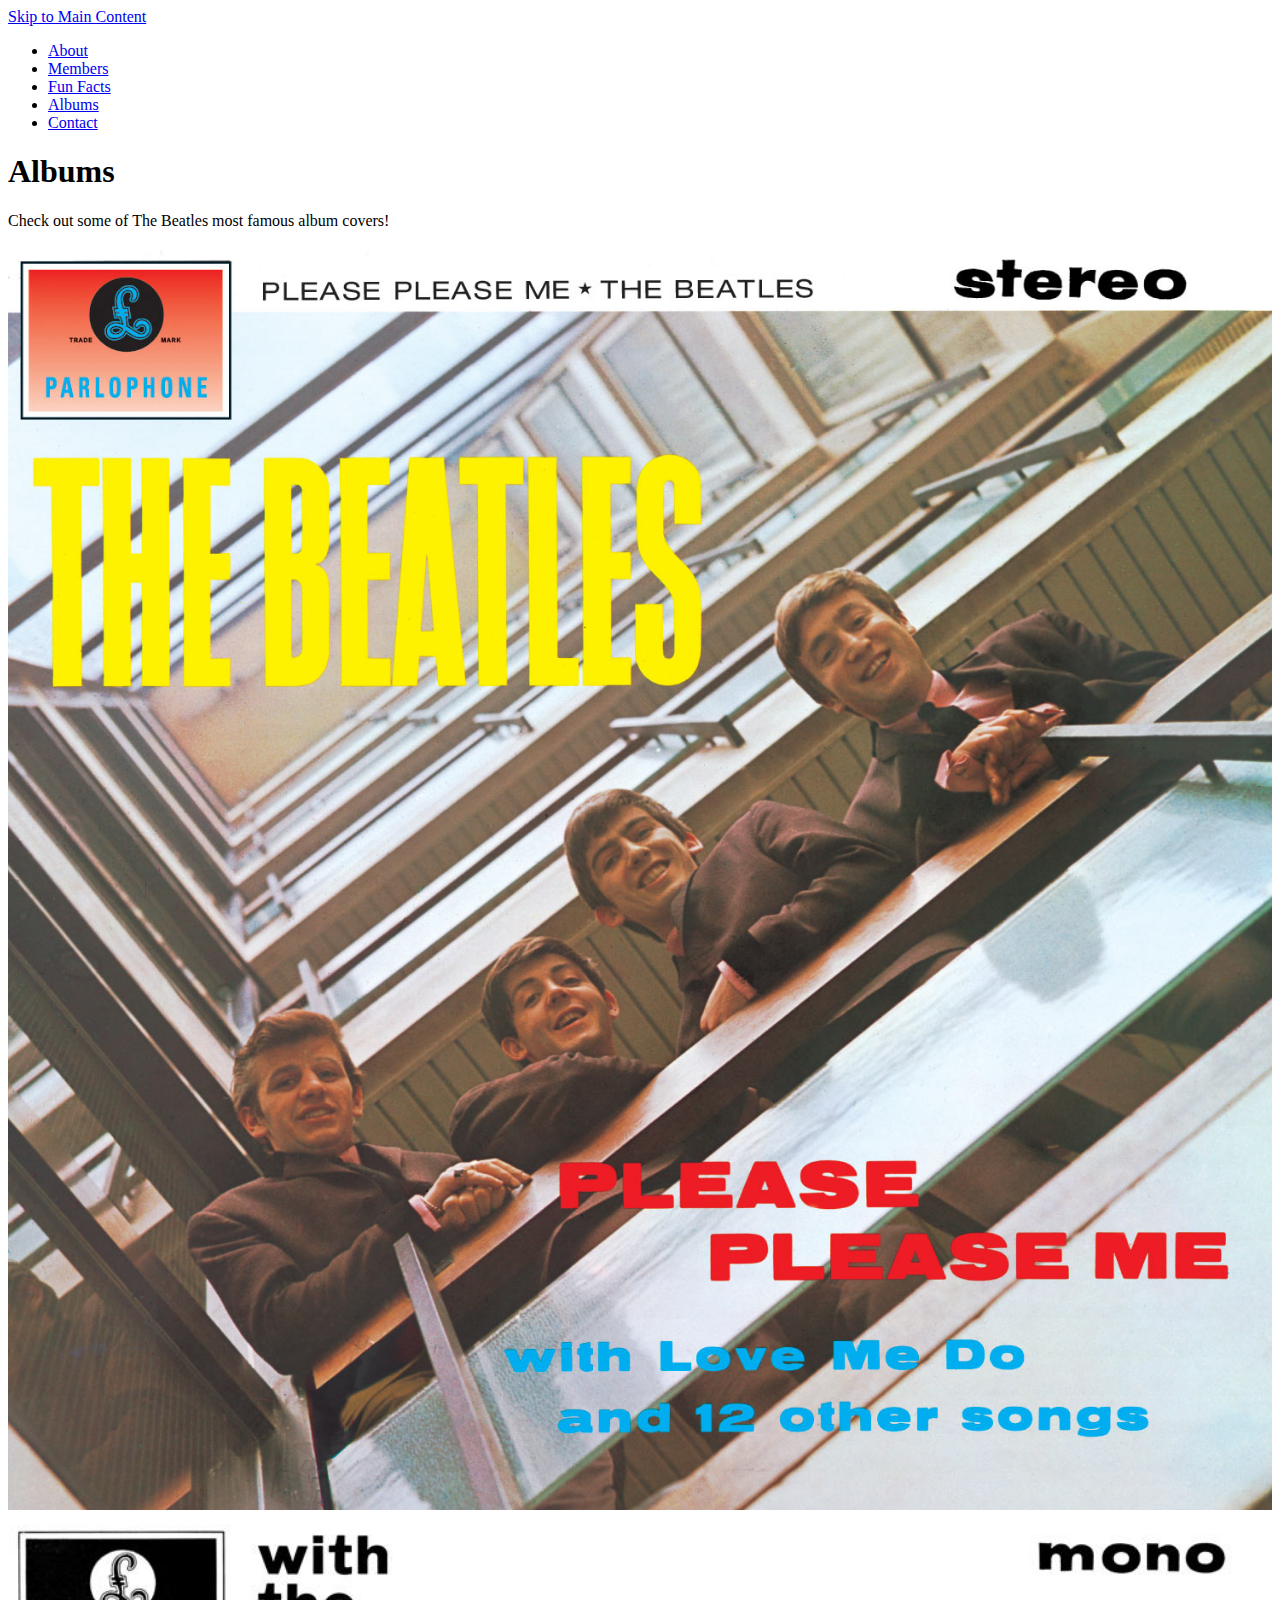
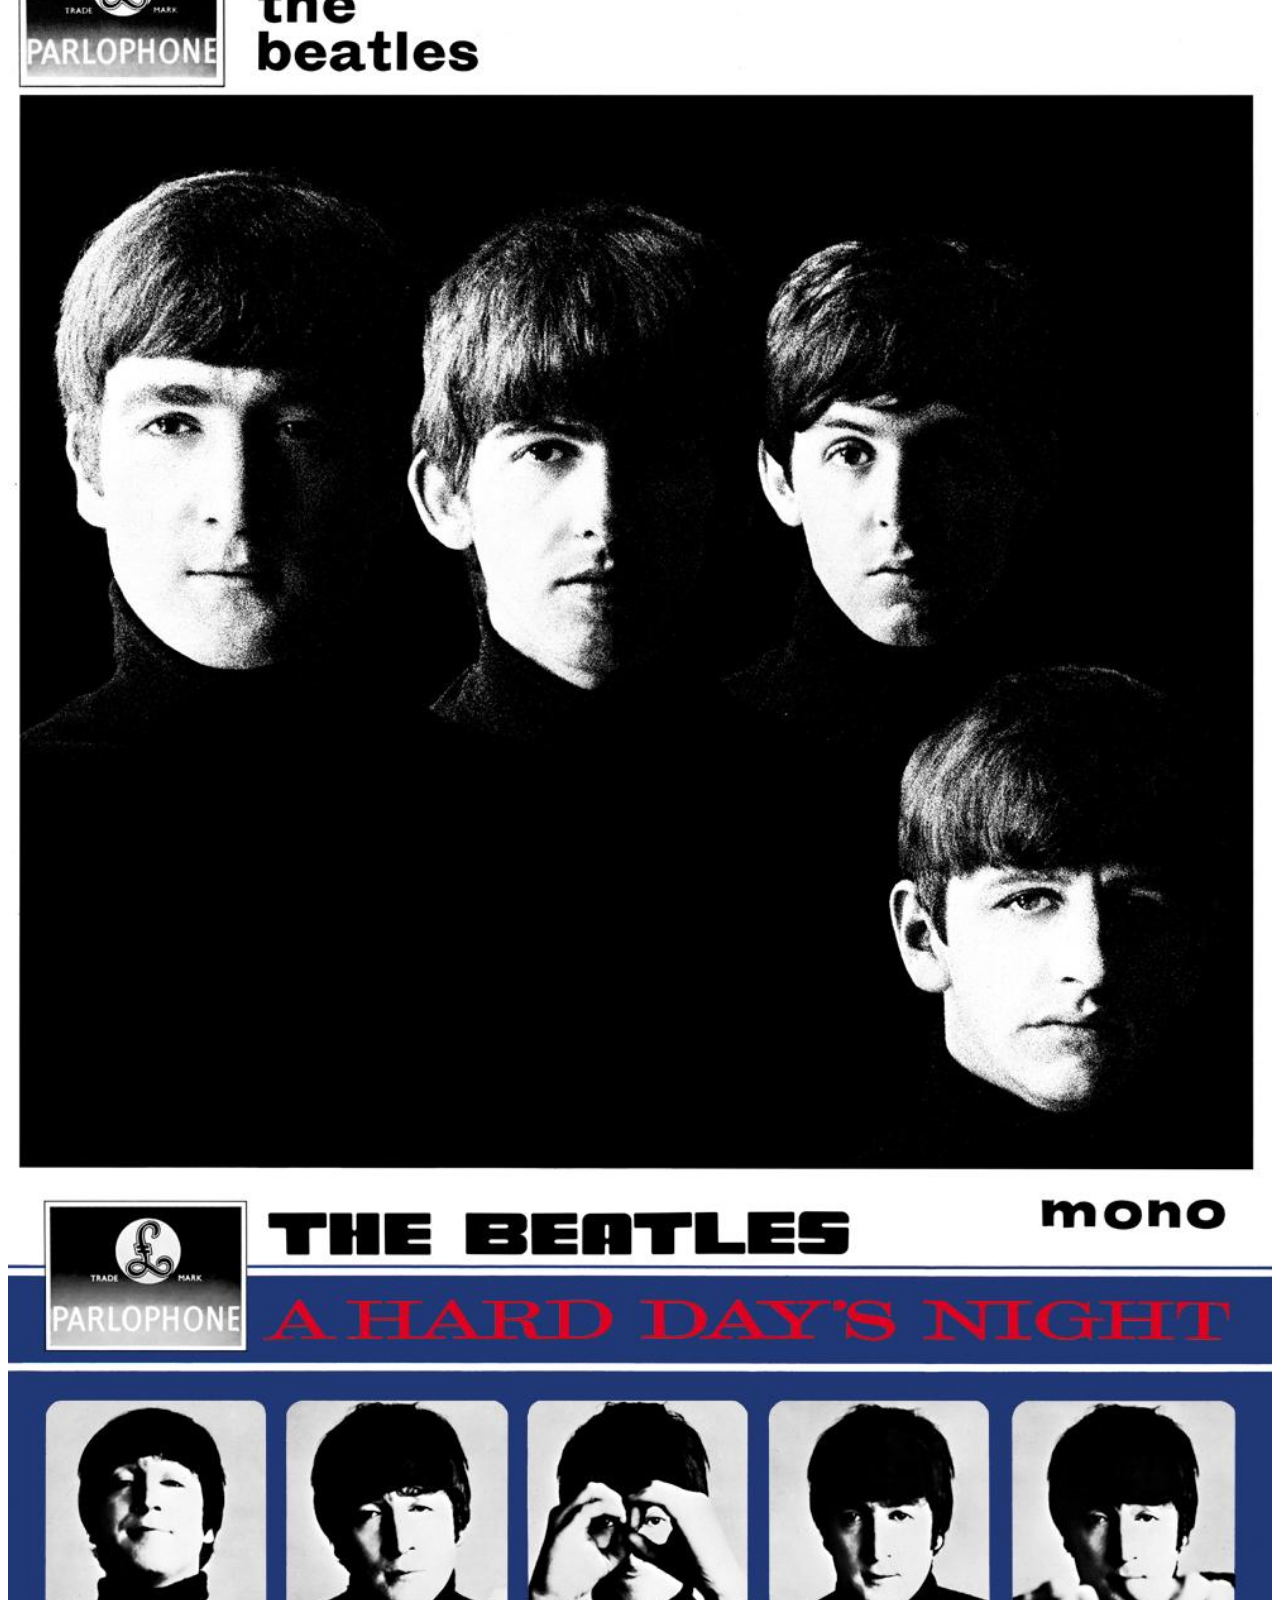
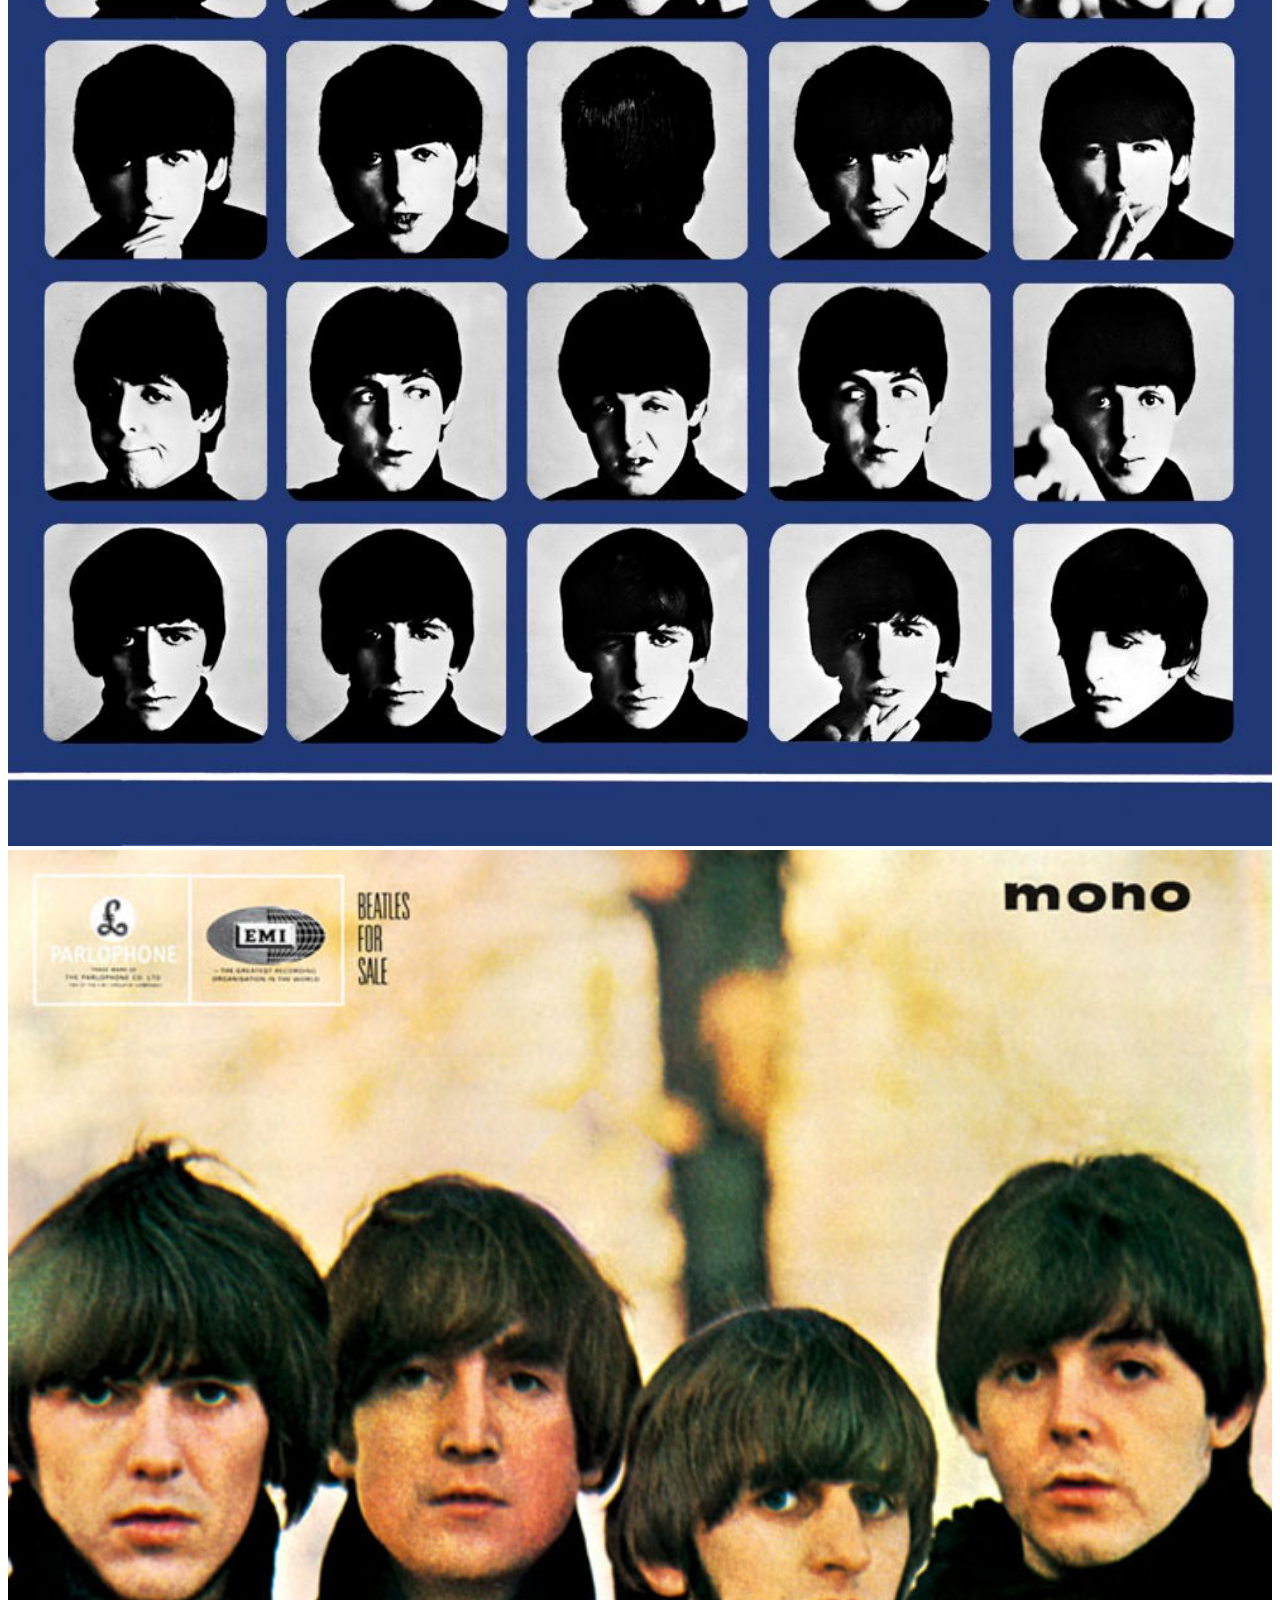
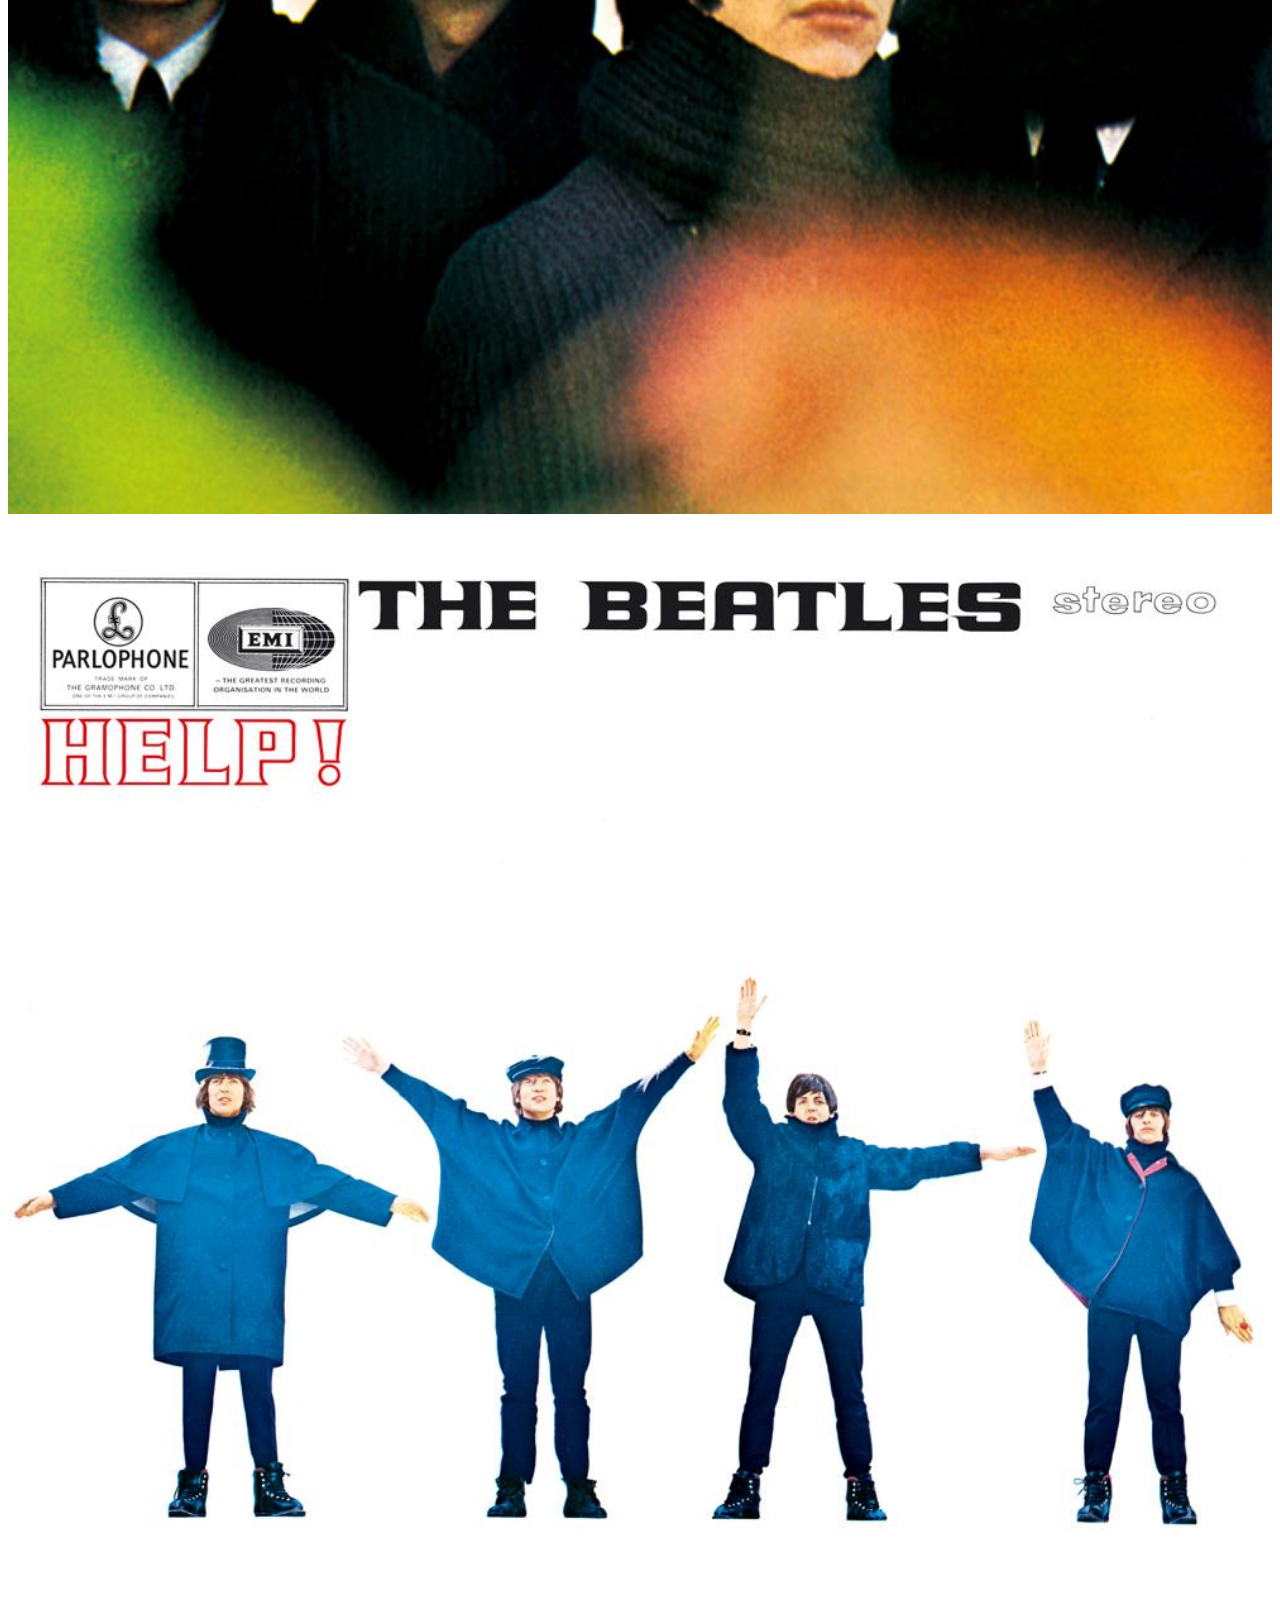
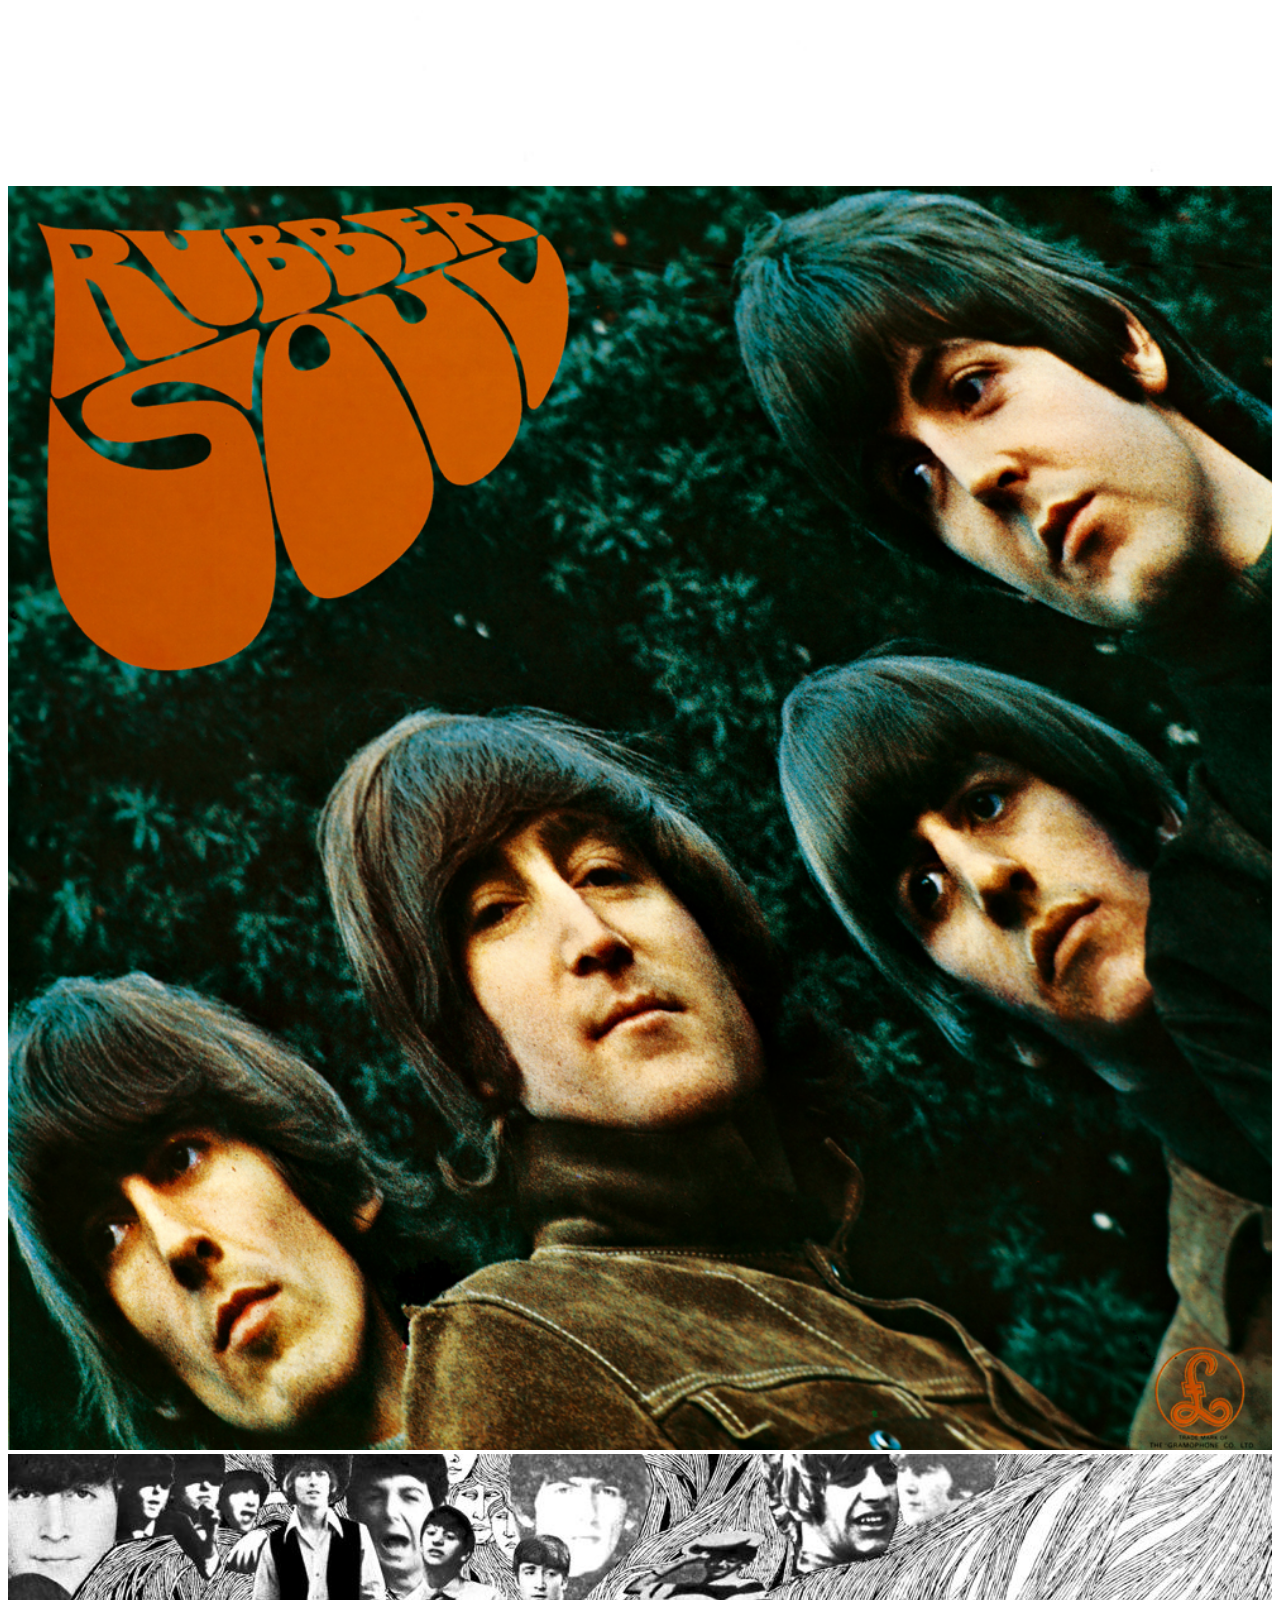
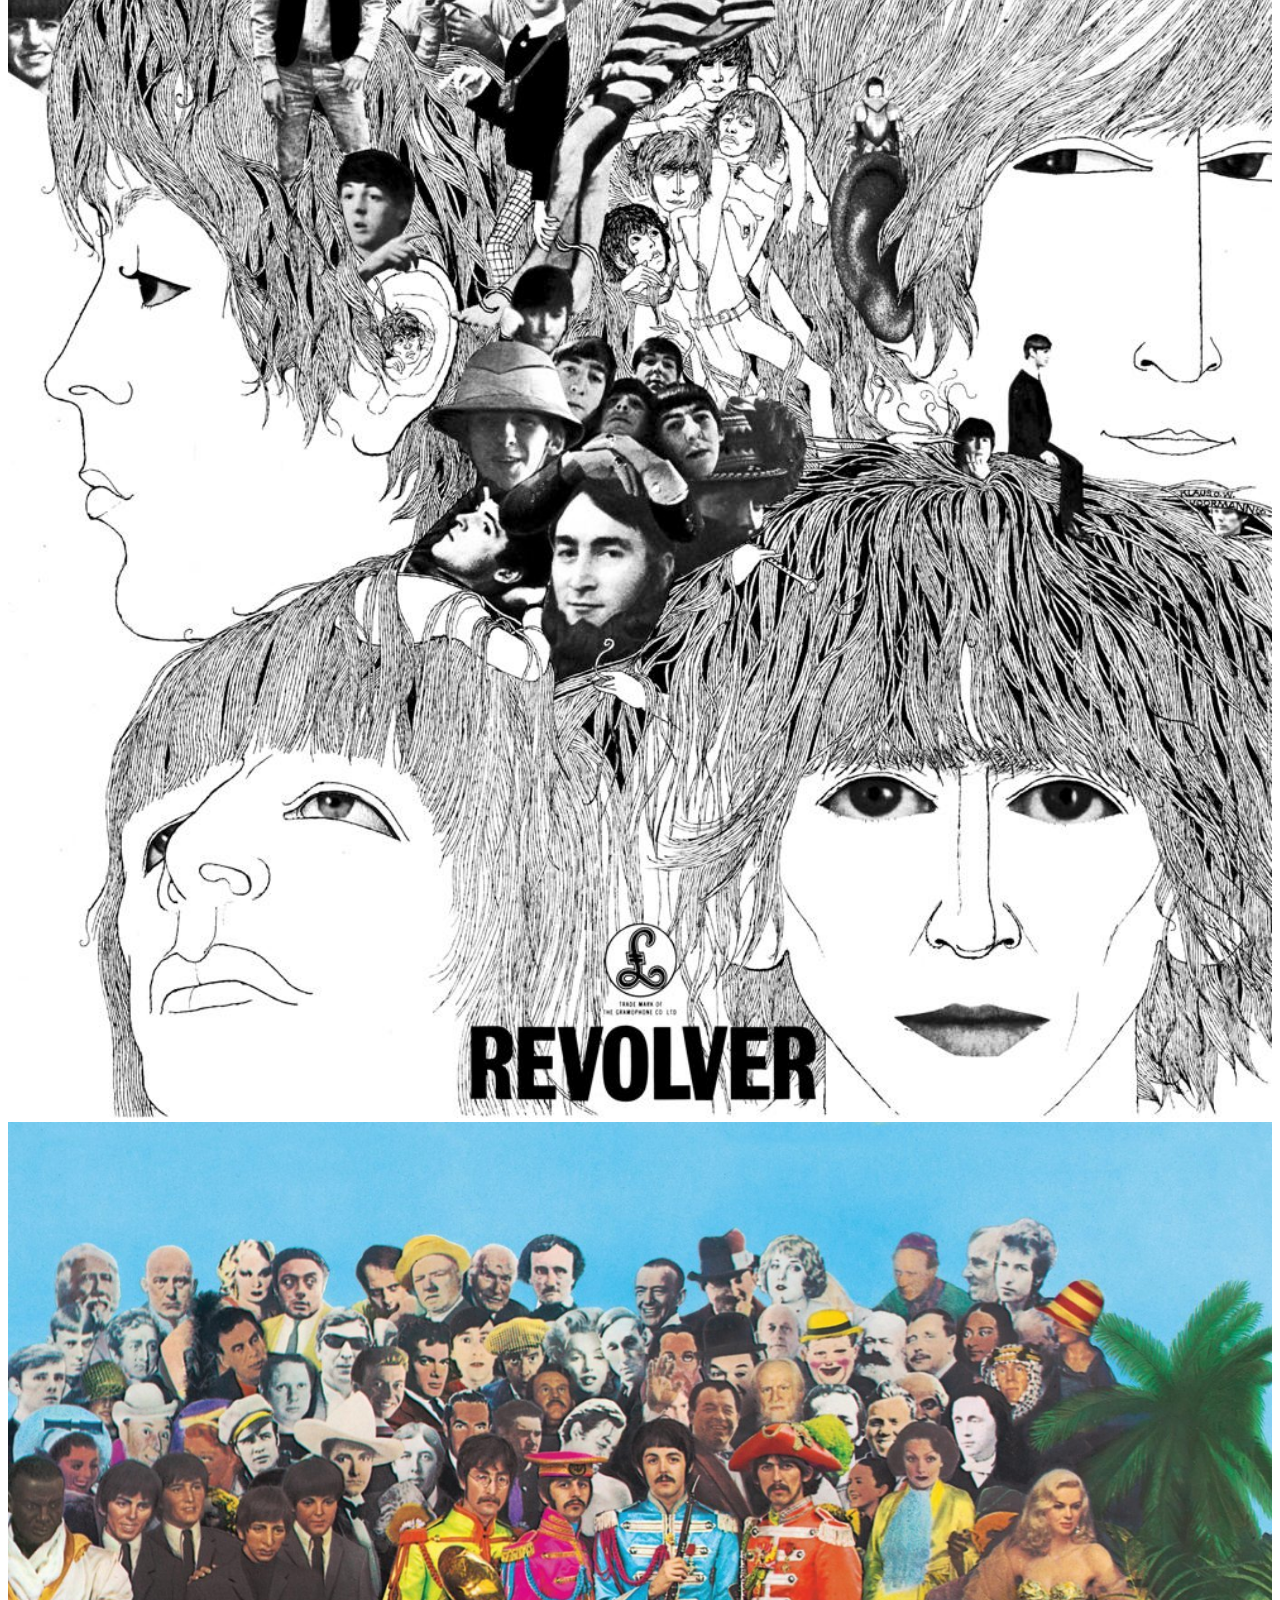
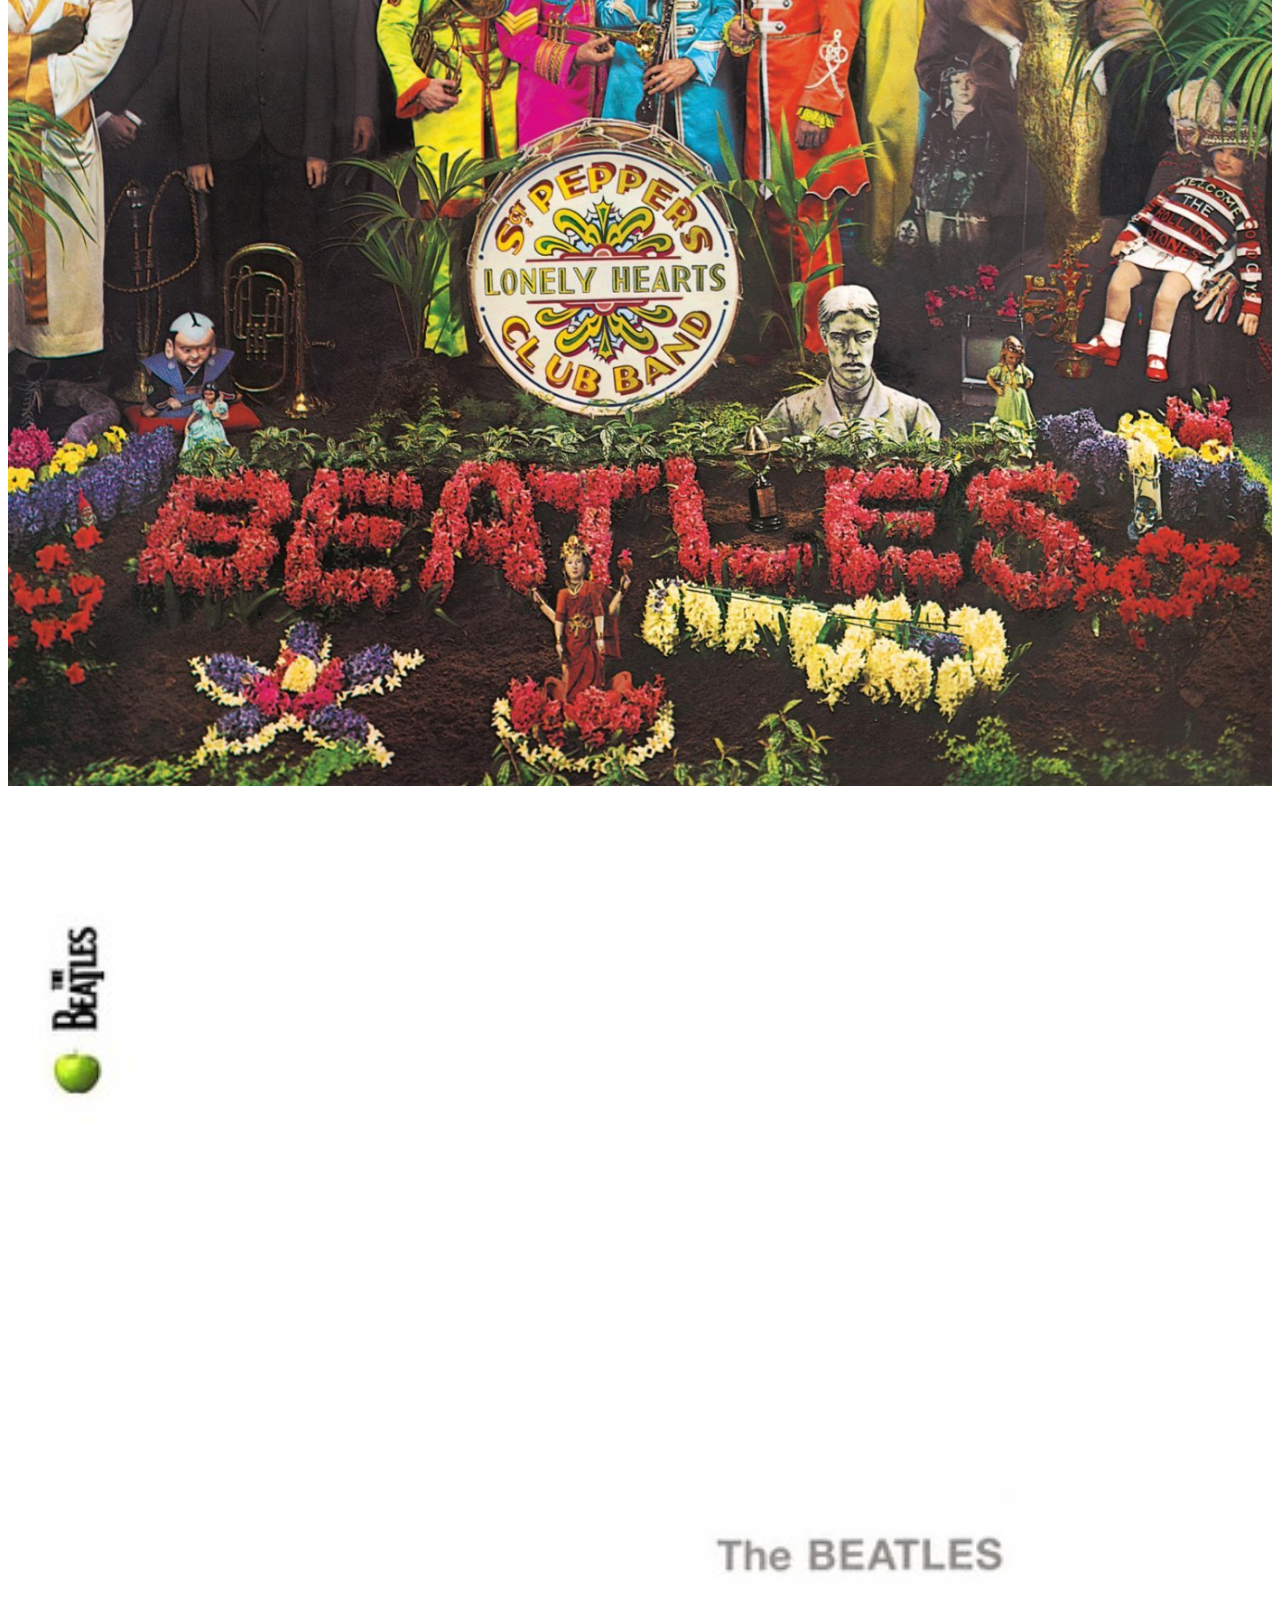
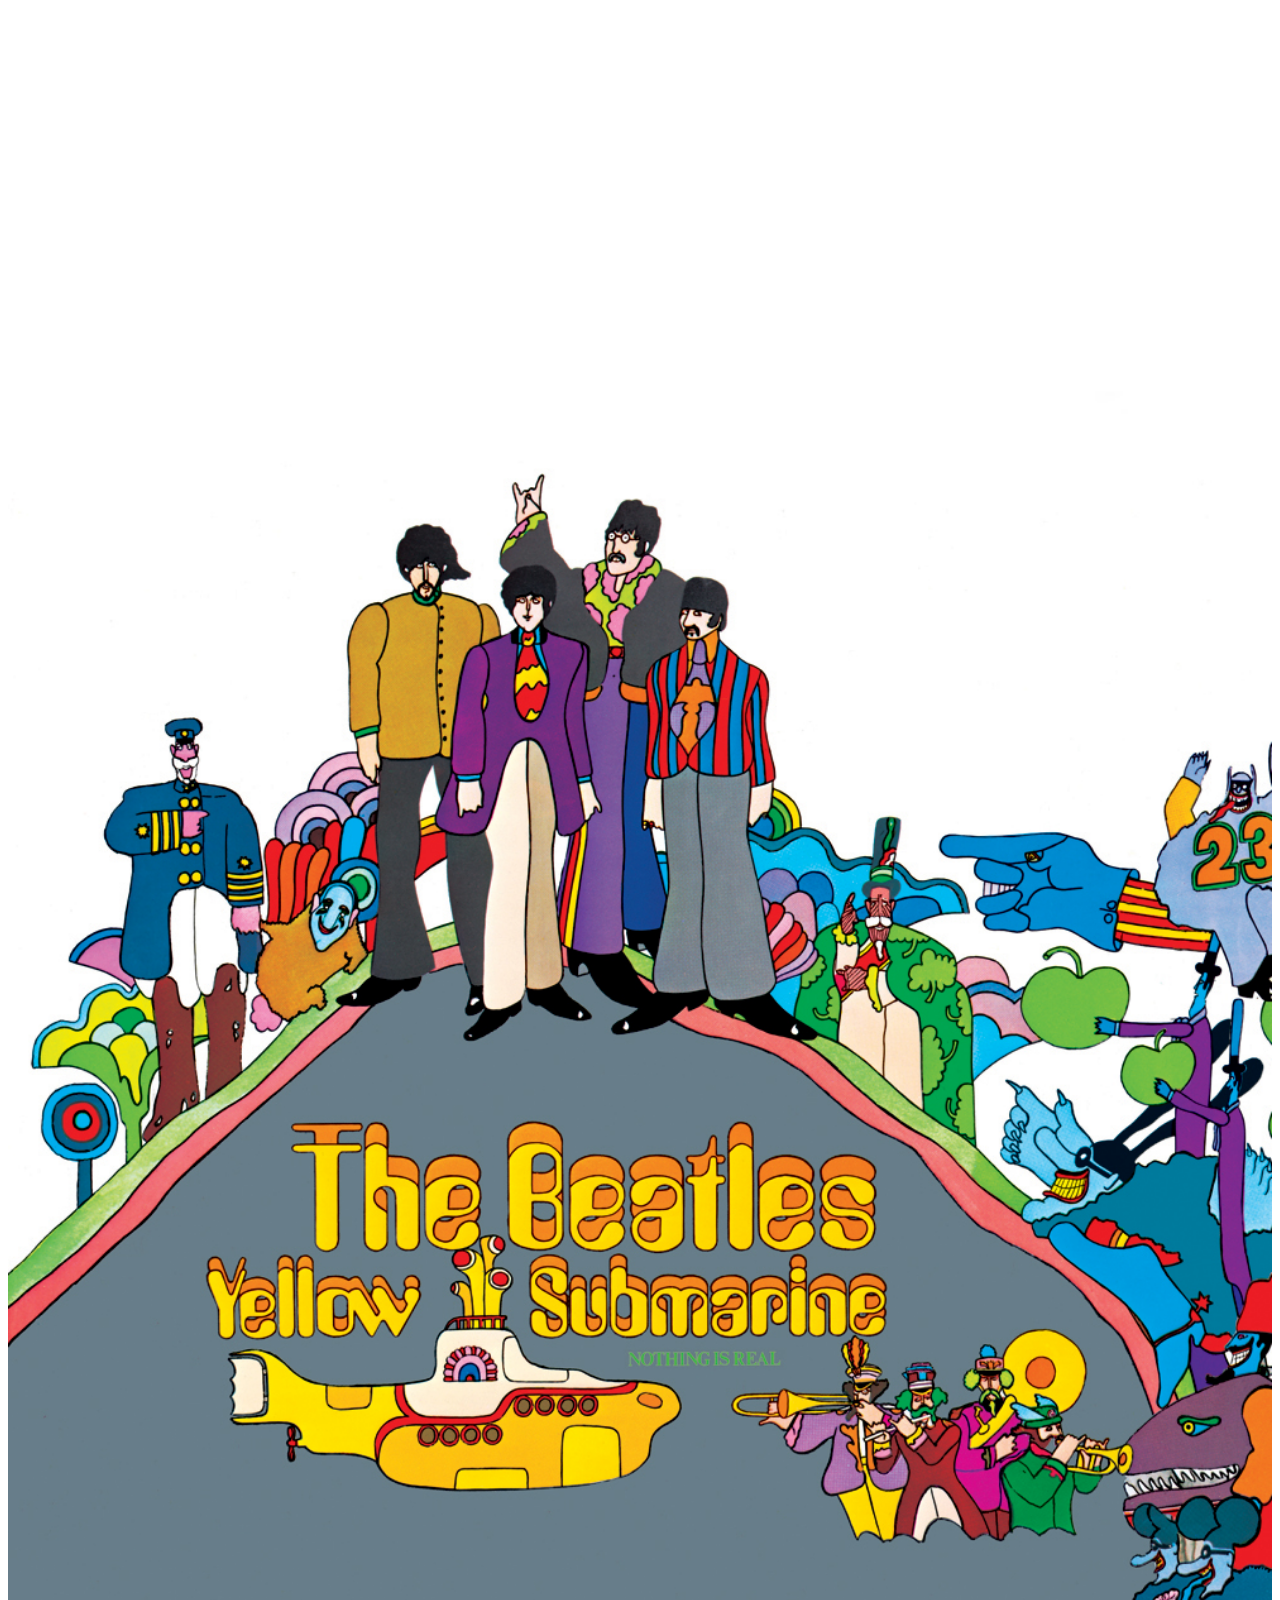
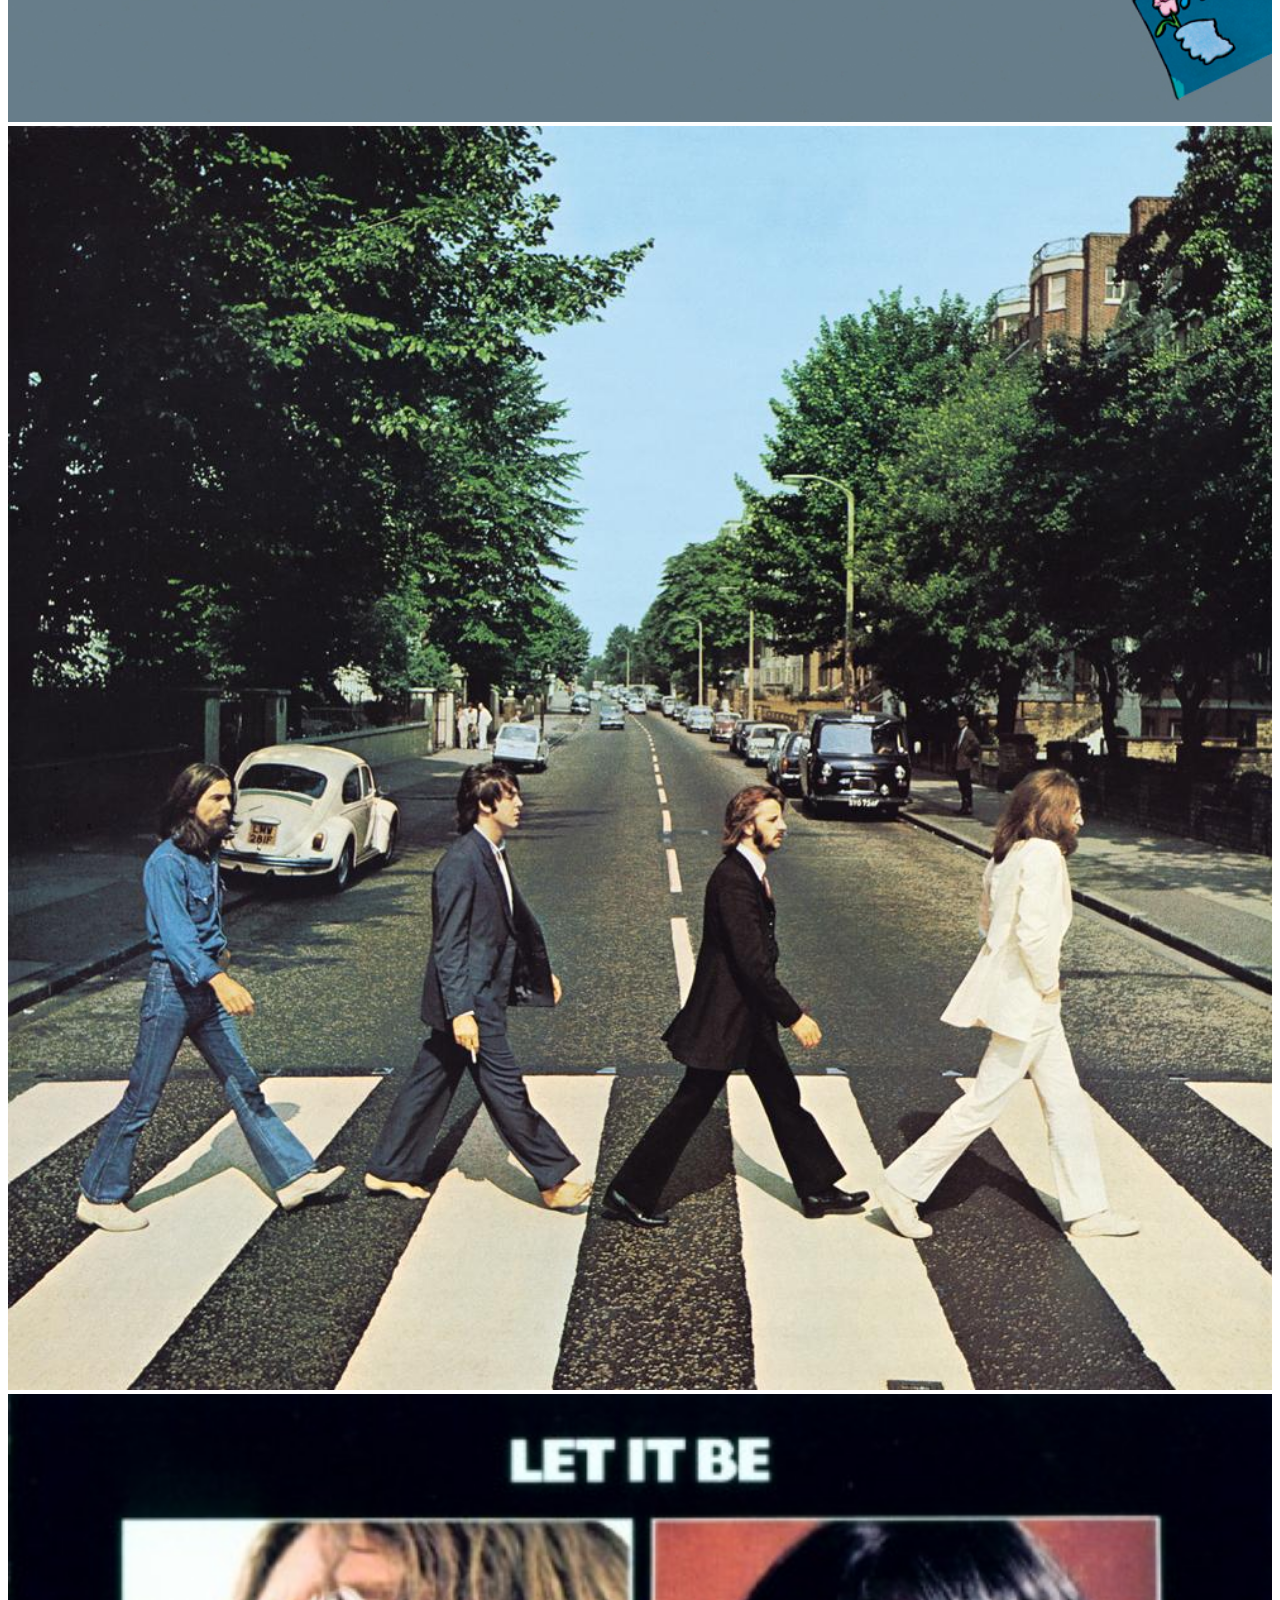
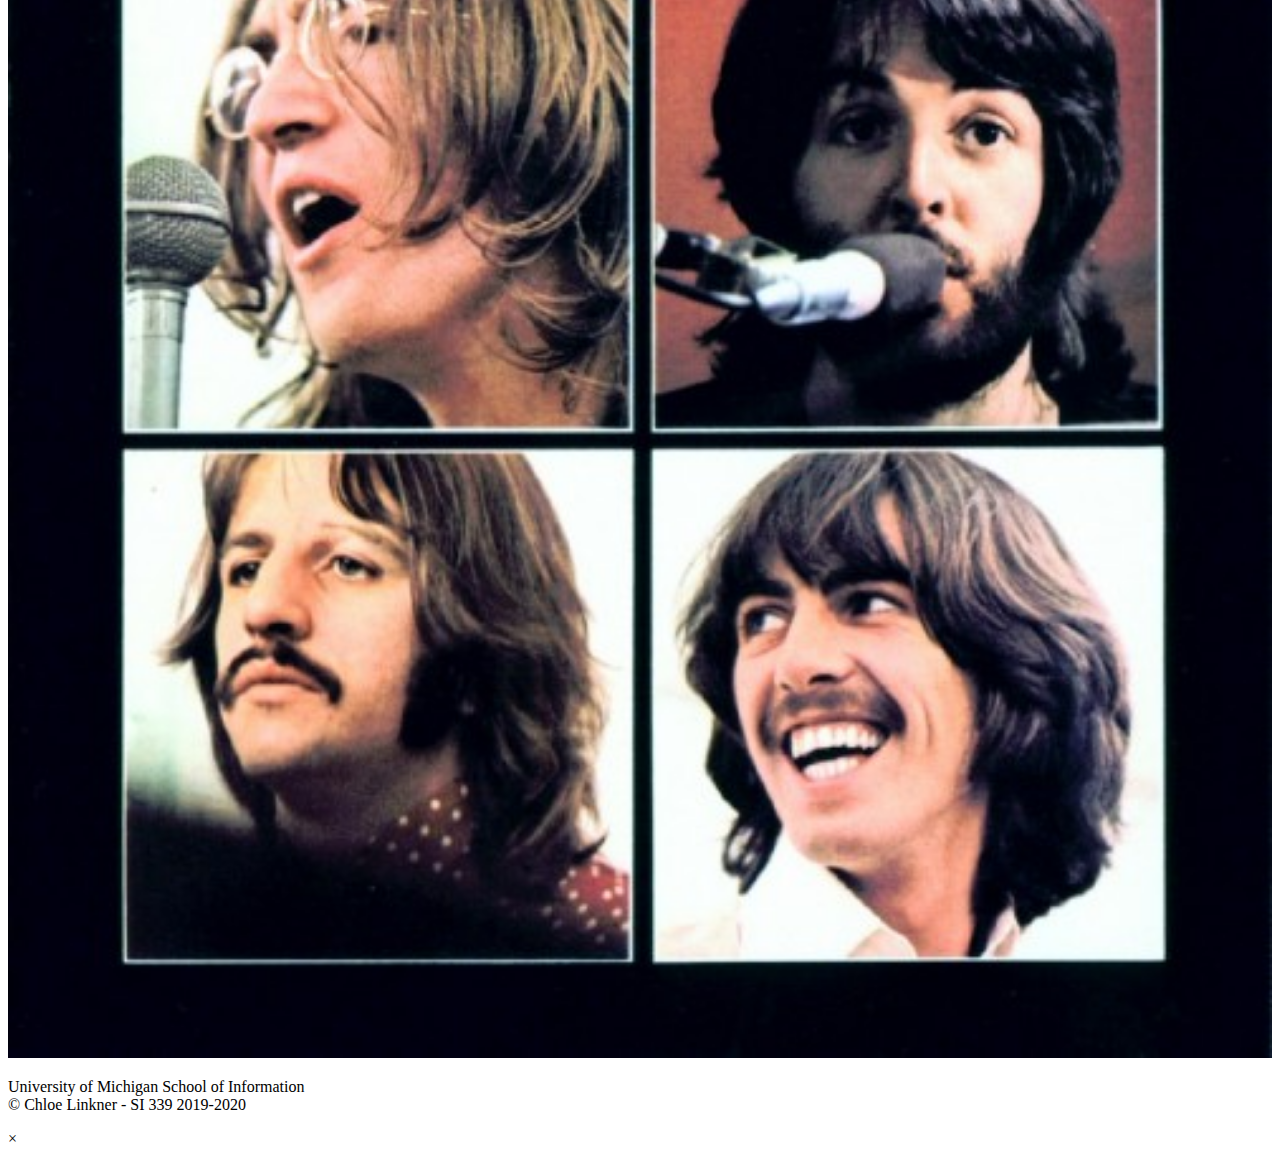
==== albums.html @ 4bc076b5 "Add files via upload" ====
<!DOCTYPE html> 
<html lang='en' dir="lit">
    <head> 
        <style>
            @import url('https://fonts.googleapis.com/css?family=Lora|Montserrat&display=swap');
        </style>
        <meta charset="utf-8">
        <meta name="viewport" content="width=device-width, initial-scale=1.0">
        <link rel="stylesheet" type="text/css" href="css/html5reset.css">
        <link rel="stylesheet" type="text/css" href="css/style2.css">
        <title>The Beatles</title>
        <!-- Global site tag (gtag.js) - Google Analytics -->
        <script async src="https://www.googletagmanager.com/gtag/js?id=UA-150437391-1"></script>
        <script>
          window.dataLayer = window.dataLayer || [];
          function gtag(){dataLayer.push(arguments);}
          gtag('js', new Date());

          gtag('config', 'UA-150437391-1');
        </script>
    </head>
    <body> 
    <div class="skip"><a href="#main">Skip to Main Content</a></div>
    <div class="container">
        <div class="nav">
            <nav> 
                <ul>
                    <li><a href='index.html'>About</a></li>
                    <li><a href='members.html'>Members</a></li>
                    <li><a href='fun.html'>Fun Facts</a></li>
                    <li><a href='albums.html'>Albums</a></li>
                    <li><a href='contact.html'>Contact</a></li>
                </ul>
            </nav>
        </div>
<div id="albums">
    <div class='albums text'>
    	<a name='albums text'></a>
    	<h1>Albums</h1>
    	<p>Check out some of The Beatles most famous album covers!</p>
    </div>
    <div class='row' id="main">
        <div class='gallery'>
        	<img src="images/please-please-me.jpg" alt="Please Please Me Album Cover" style="width:100%"/>
        </div>
        <div class='gallery'>
        	<img src="images/with-the-beatles.jpg" alt="With The Beatles Album Cover" style="width:100%"/>
        </div>
        <div class="gallery">
        	<img src="images/hard-days-night.jpg" alt="Hard Days Night Album Cover" style="width:100%"/>
        </div>
        <div class="gallery">
        	<img src="images/beatles-for-sale.jpg" alt="Beatles For Sale Album Cover" style="width:100%"/>
        </div>
        <div class='gallery'>
        	<img src="images/help.jpg" alt="Help! Album Cover" style="width:100%"/>
        </div>
        <div class='gallery'>
        	<img src="images/rubber-soul.jpg" alt="Rubber Soul Album Cover" style="width:100%"/>
        </div>
        <div class='gallery'>
        	<img src="images/revolver.jpg" alt="Revolver Album Cover" style="width:100%"/>
        </div>
        <div class='gallery'>
        	<img src="images/sgt.jpg" alt="Sgt Pepper's Lonely Hearts Club Band Album Cover" style="width:100%"/>
        </div>
        <div class='gallery'>
        	<img src="images/white.jpg" alt="The White Album Album Cover" style="width:100%"/>
        </div>
        <div class='gallery'>
        	<img src="images/yellow.jpg" alt="Yellow Submarine Album Cover" style="width:100%"/>
        </div>
        <div class='gallery'>
        	<img src="images/abbey-road.jpg" alt="Abbey Road Album Cover" style="width:100%"/>
        </div>
        <div class='gallery'>
        	<img src="images/let-it-be.jpg" alt="Let It Be Album Cover" style="width:100%"/>
        </div>
    </div>

    <footer>
        <p>University of Michigan School of Information <br/>
        &copy; Chloe Linkner - SI 339 2019-2020</p>
    </footer>

    <!-- The expanding image container -->
    <div class="container">
        <span onclick="this.parentElement.style.display='none'" class="closebtn">&times;</span>
        <img id="expandedImg" style="width:100%">
    </div>
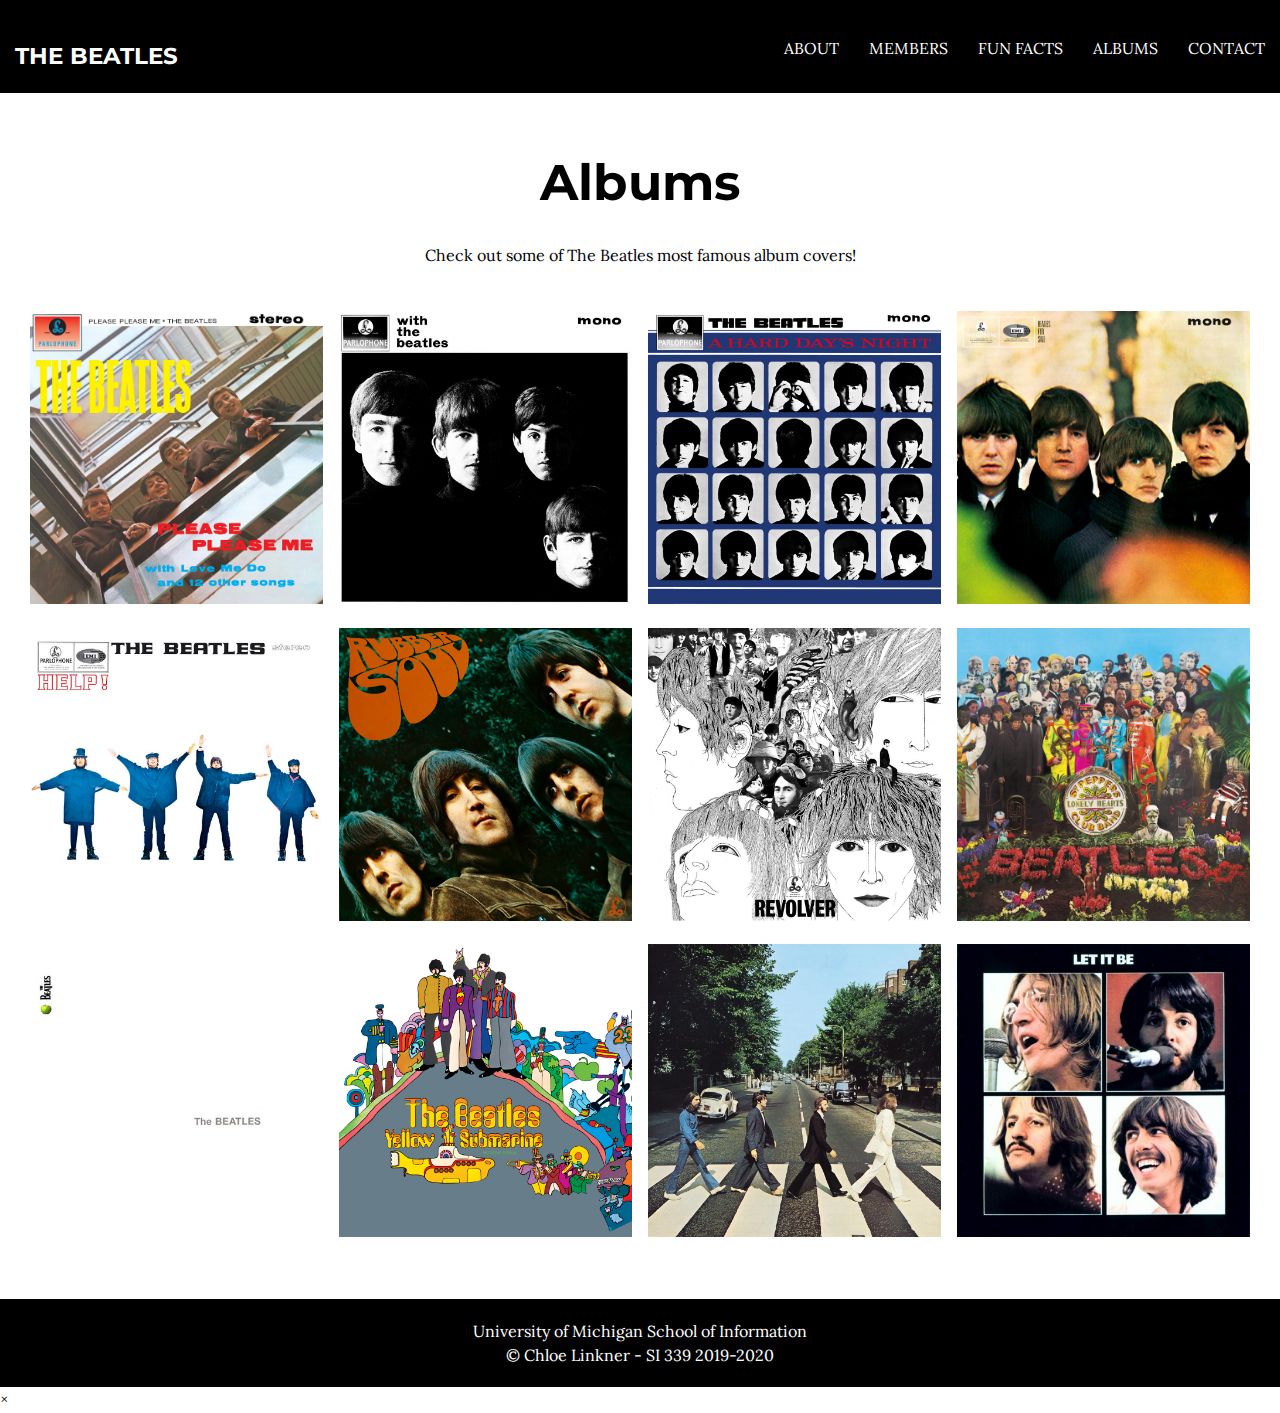
==== commit 61b4d207: "Add files via upload" ====
--- a/albums.html
+++ b/albums.html
@@ -1,13 +1,13 @@
 <!DOCTYPE html> 
 <html lang='en' dir="lit">
     <head> 
-        <style>
-            @import url('https://fonts.googleapis.com/css?family=Lora|Montserrat&display=swap');
-        </style>
+         <style>
+                @import url('https://fonts.googleapis.com/css?family=Lora|Montserrat&display=swap');
+            </style>
         <meta charset="utf-8">
         <meta name="viewport" content="width=device-width, initial-scale=1.0">
         <link rel="stylesheet" type="text/css" href="css/html5reset.css">
-        <link rel="stylesheet" type="text/css" href="css/style2.css">
+        <link rel="stylesheet" type="text/css" href="css/style3.css">
         <title>The Beatles</title>
         <!-- Global site tag (gtag.js) - Google Analytics -->
         <script async src="https://www.googletagmanager.com/gtag/js?id=UA-150437391-1"></script>
@@ -20,19 +20,18 @@
         </script>
     </head>
     <body> 
-    <div class="skip"><a href="#main">Skip to Main Content</a></div>
-    <div class="container">
-        <div class="nav">
-            <nav> 
-                <ul>
-                    <li><a href='index.html'>About</a></li>
-                    <li><a href='members.html'>Members</a></li>
-                    <li><a href='fun.html'>Fun Facts</a></li>
-                    <li><a href='albums.html'>Albums</a></li>
-                    <li><a href='contact.html'>Contact</a></li>
-                </ul>
-            </nav>
-        </div>
+<div class="skip"><a href="#main">Skip to Main Content</a></div>
+    <div class='container'>
+    <header class="header">
+        <h1 class="logo"><a href="index.html">The Beatles</a></h1>
+      <ul class="main-nav">
+        <li><a href='index.html'>About</a></li>
+        <li><a href='members.html'>Members</a></li>
+        <li><a href='fun.html'>Fun Facts</a></li>
+        <li><a href='albums.html'>Albums</a></li>
+        <li><a href='contact.html'>Contact</a></li>
+      </ul>
+    </header>  
 <div id="albums">
     <div class='albums text'>
     	<a name='albums text'></a>
@@ -77,6 +76,7 @@
         	<img src="images/let-it-be.jpg" alt="Let It Be Album Cover" style="width:100%"/>
         </div>
     </div>
+</div>
 
     <footer>
         <p>University of Michigan School of Information <br/>
--- a/css/style3.css
+++ b/css/style3.css
@@ -0,0 +1,489 @@
+/*container*/
+.container{
+	display: grid;
+	grid-template-columns: 1fr;
+	grid-template-rows: auto auto auto auto auto;
+	width: 100vw;
+}
+/*done*/
+
+/*nav*/
+
+
+* {
+	box-sizing: border-box;
+}
+body {
+	font-family: 'Montserrat', sans-serif;
+	line-height: 1.6;
+	margin: 0;
+	min-height: 100vh;
+}
+ul {
+  margin: 0;
+  padding: 0;
+  list-style: none;
+  font-family: 'Lora';
+}
+
+a {
+	text-decoration: none;
+}
+
+
+
+.logo {
+	margin: 0;
+	font-size: 1.45em;
+}
+
+.main-nav {
+	margin-top: 5px;
+
+}
+.logo a,
+.main-nav a {
+	padding: 10px 15px;
+	text-transform: uppercase;
+	text-align: center;
+	display: block;
+	color: white;
+}
+
+.main-nav a {
+	color: white;
+	font-size: .99em;
+}
+
+.main-nav a:hover {
+	color: white;
+	background: -webkit-linear-gradient(red, orange, yellow);
+	-webkit-background-clip: text;
+	-webkit-text-fill-color: transparent;
+	font-weight: bold;
+}
+
+
+
+.header {
+	padding-top: .5em;
+	padding-bottom: .5em;
+	background-color: black;
+	color: white;
+}
+
+
+/*done*/
+
+/*style underneath*/
+
+html{
+    scroll-behavior: smooth;
+}
+
+body{
+	background-color: white;
+	font-family: "Lora";
+}
+
+p{
+	font-family: "Lora";
+	size: 20px;
+	padding: 20px;
+	line-height: 1.5;
+}
+
+h1 {
+	text-align: center;
+	padding-top: 20px;
+	font-size: 50px;
+	word-break: break-all;
+	font-family: 'Montserrat';
+}
+
+h2 {
+	font-family: 'Montserrat';
+	font-weight: 900;
+	font-size: 30px;
+	padding-top: 20px;
+}
+
+h3 {
+	font-family: 'Montserrat';
+	font-weight: bold;
+}
+
+.band-members h2{
+	text-align: center;
+}
+
+#fun p{
+	color: gray;
+}
+
+#fun h2{
+	padding-bottom: 50px;
+	text-align: right;
+}
+
+#albums{
+	padding: 15px;
+	margin: 15px;
+}
+
+#albums p {
+	text-align: center;
+}
+
+img{
+	width: 100%;
+}
+
+.skip a{
+	background: white;
+	left: 0;
+	padding: 6px;
+	position: absolute; 
+	top: -40px;   
+	-webkit-transition: top 1s ease-out;
+	transition: top 1s ease-out;
+	z-index: 1;
+}
+
+.skip a:focus {
+  top: 0px;
+}
+
+
+/*done*/
+
+/*contact CSS done underneath here*/
+
+.form {
+	font-family: 'Lora'
+    text-align: center;  
+    width: 45%; 
+    height: 400px;
+    margin: 30px auto 0 auto;
+}
+
+.name { 
+	font-family: 'Lora';
+	text-align: center;
+    color: black;
+    width:300px;
+    border-radius: .5em;
+  }
+
+
+.email {
+	border-radius: .5em;
+	font-family: "Lora";
+	text-align: center;
+	background-color: white;  
+	width:300px;
+    
+  }
+
+  .message { 
+  	border-radius: .5em;
+    font-family: "Lora";
+    text-align: center;
+    background-color: white;
+    width:300px;
+    height: 150px;
+  }
+
+
+  .entry{
+  	border-radius: .5em;
+    display: block;
+    margin: 30px auto;
+    padding: 10px;
+    border-style: solid;
+    border-width: .25em; 
+  }
+
+.submit{
+	border-radius: .5em;
+	font-family: "Lora";
+	font-size: 1em;
+	padding:10px;
+	text-transform: uppercase;
+	width: 200px;
+	color: white;
+	background-color: black;  
+	border: none;
+	justify-self: center;
+
+  }
+.submit:hover{
+	background-image: linear-gradient(to bottom right, red, orange, yellow, green);
+	color: black;
+	border: none;
+}
+
+.contact {
+	margin-left: 15%;
+	margin-right: 15%;
+	width: 70%;
+	grid-row-start: 1;
+	justify-content: center;
+}
+
+/* contact form code inspired by https://freefrontend.com/css-contact-forms/ */
+
+/*gallery for albums underneath */
+
+.row {
+  margin: 8px -16px;
+}
+
+
+.row,
+.row > .gallery {
+  padding: 8px;
+}
+
+.gallery {
+	grid-column: 1 / -1;
+	float: left;
+	width: 50%;
+	overflow: hidden;
+}
+
+.row:after {
+  content: "";
+  display: table;
+  clear: both;
+}
+
+.content {
+  background-color: white;
+  padding: 10px;
+}
+
+/*done */
+
+footer{
+	grid-column: 1 / -1;
+	background-color: black;
+	color: white;
+	text-align: center;
+}
+
+
+
+@media (min-width: 769px) {
+	.header,
+	.main-nav {
+		display: flex;
+	}
+	.header {
+		flex-direction: column;
+		align-items: center;
+    	.header{
+		width: 80%;
+		margin: 0 auto;
+		max-width: 1150px;
+	}
+
+.gallery {
+	grid-column: 1 / -1;
+	float: left;
+	width: 33%;
+	overflow: hidden;
+}
+.gallery img{
+	width: 100%;
+}
+
+
+	}
+
+}
+
+@media (min-width: 1025px) {
+	.header {
+		flex-direction: row;
+		justify-content: space-between;
+	}
+
+#home {
+	display: grid;
+	grid-template-columns: 1fr 1fr 1fr;
+	grid-template-rows: auto auto auto;
+}
+
+.about{
+	grid-column: 2 / span 1;
+	grid-row: 3 / 4;
+}
+
+.parallax {
+	background-attachment: fixed;
+	background-image: url("../images/beatles.jpg");
+	background-position: center; 
+	background-repeat: no-repeat; 
+	background-size: cover;
+	height: 700px;   
+	font-family: 'Montserrat', sans-serif;
+	grid-column: 1 / span 3;
+	grid-row: 2 / 3;
+}
+
+.parallax {
+	color: #fff;
+	font-size: 12em;
+	font-weight: bold;
+	font-family: 'Montserrat';
+	text-shadow: 0 1px 0 #ccc, 0 2px 0 #c9c9c9, 0 3px 0 #bbb, 0 4px 0 #b9b9b9, 0 5px 0 #aaa, 0 6px 1px rgba(0,0,0,.1), 0 0 5px rgba(0,0,0,.1), 0 1px 3px rgba(0,0,0,.3), 0 3px 5px rgba(0,0,0,.2), 0 5px 10px rgba(0,0,0,.25), 0 10px 10px rgba(0,0,0,.2), 0 20px 20px rgba(0,0,0,.15);
+	text-align: center;
+}
+
+
+/*gallery desktop*/
+.gallery {
+	width: 25%;
+	overflow: hidden;
+}
+/*end*/
+
+/*fun facts style*/
+@import url('https://fonts.googleapis.com/css?family=Abril+Fatface');
+
+ol {
+  list-style: none;
+  counter-reset: my-awesome-counter;
+  display: flex;
+  flex-wrap: wrap;
+  margin: 0;
+  padding: 0;
+}
+ol li {
+  counter-increment: my-awesome-counter;
+  display: flex;
+  width: 50%;
+  font-size: 1rem;
+  margin-bottom: 2rem;
+  padding: 30px;
+  line-height: 1.5;
+}
+ol li::before {
+  content: "0" counter(my-awesome-counter);
+  font-weight: bold;
+  font-size: 3rem;
+  margin-right: 1rem;
+  font-family: 'Abril Fatface', serif;
+  line-height: 2;
+}
+/*end fun facts style*/
+
+/*flip cards*/
+.band-members {
+	display: grid;
+	grid-template-columns: 50vw 50vw;
+	grid-template-rows: auto auto;
+	margin: 15px;
+}
+
+.john{
+	grid-column: 1;
+	grid-row: 1 / span 1;
+
+}
+
+.paul{
+	grid-column: 2;
+	grid-row: 1 / span 1;
+
+}
+
+.george{
+	grid-column: 1;
+	grid-row: 2 / span 1;
+
+}
+
+.ringo{
+	grid-column: 2;
+	grid-row: 2 / span 1;
+}
+
+
+.flip-card {
+	justify-content: center;
+	padding-left: 70px;
+	background-color: transparent;
+	width: 500px;
+	height: 400px;
+	perspective: 1000px;
+}
+
+.flip-card-inner {
+  position: fixed;
+  width: 100%;
+  height: 100%;
+  text-align: center;
+  transition: transform 0.8s;
+  transform-style: preserve-3d;
+}
+
+.flip-card h1 {
+	font-size: 30px;
+	padding: 15px;
+}
+
+.flip-card p {
+	text-align: left;
+}
+.flip-card:hover .flip-card-inner {
+  transform: rotateY(180deg);
+}
+
+.flip-card:focus .flip-card-inner {
+	transform: rotateY(180deg);
+    
+}
+
+.flip-card-front, .flip-card-back {
+  position: absolute;
+  max-width: 500px;
+  max-height: 400px;
+  backface-visibility: hidden;
+}
+
+.flip-card-front {
+  color: black;
+}
+
+.flip-card-back {
+  background-color: black;
+  color: white;
+  transform: rotateY(180deg);
+}
+/*end flip cards*/
+
+  .message:hover{
+    background-color: yellow;
+    height: 200px;
+    width:370px;
+  }
+
+  .email:hover{
+	background-color: orange;  
+	height:50px;
+	width:380px;
+   
+  }
+
+  .name:hover{
+	border-radius: .5em;
+    background-color: red;
+    height:50px;
+    width:400px;
+  }
+
+
+}
+
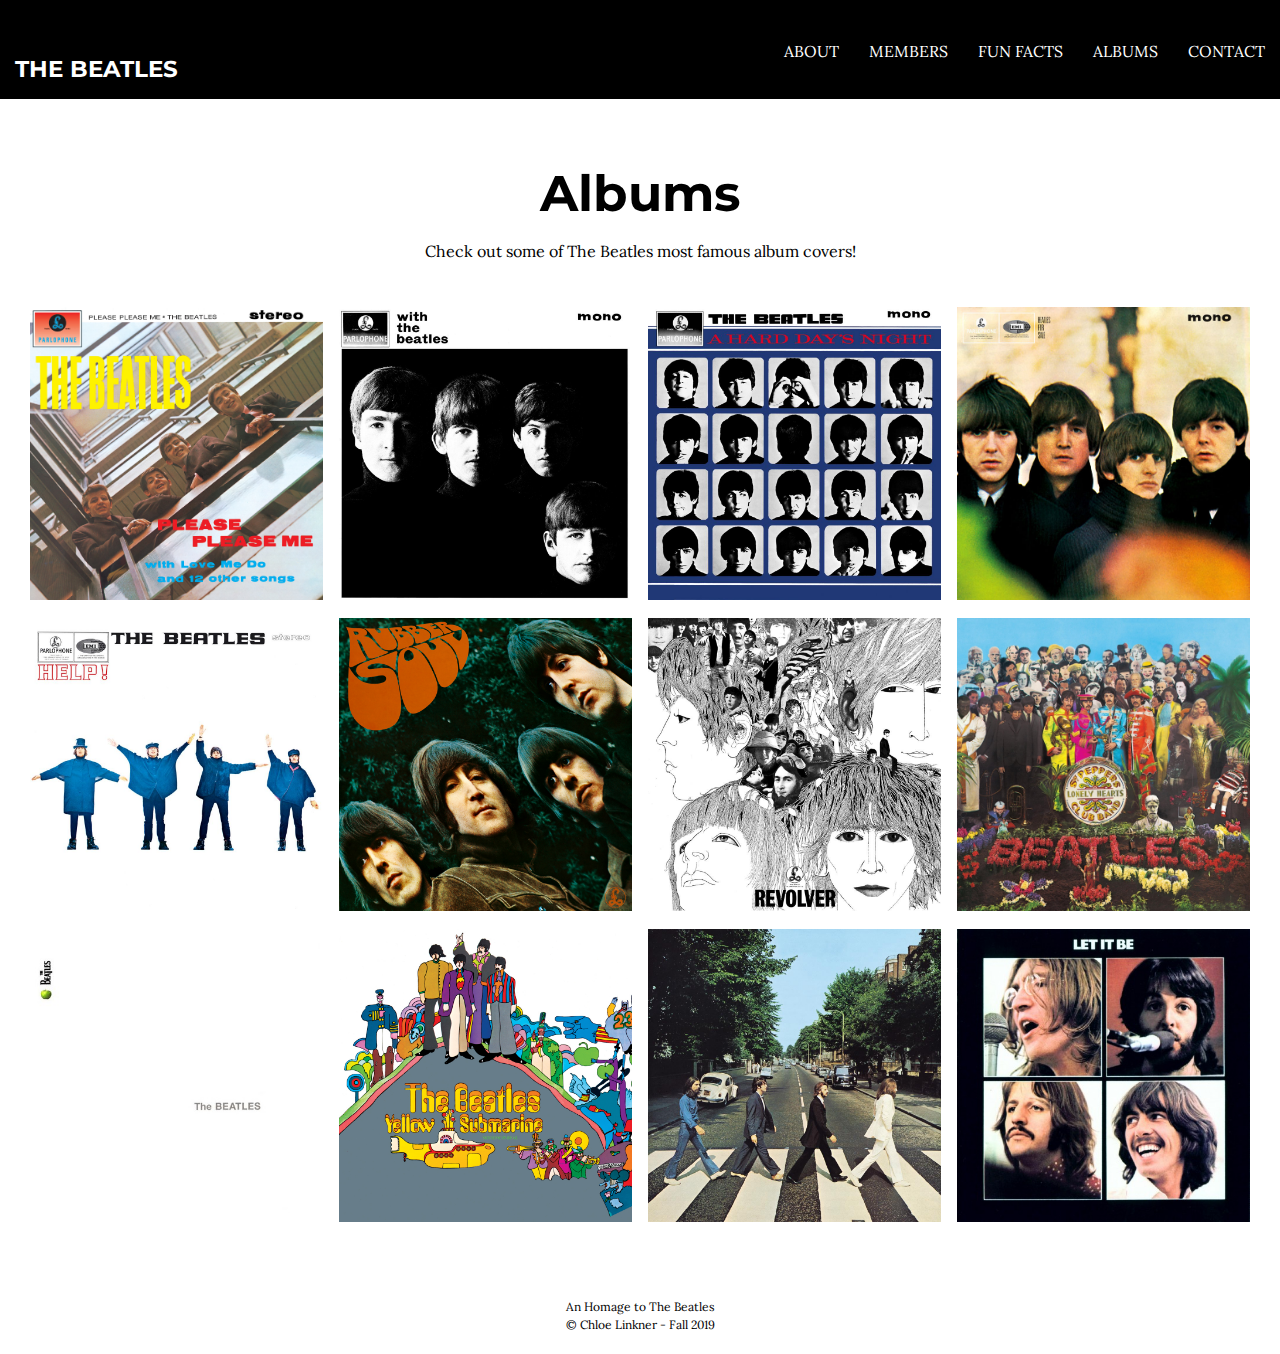
==== commit c06f09ba: "Add files via upload" ====
--- a/albums.html
+++ b/albums.html
@@ -79,12 +79,11 @@
 </div>
 
     <footer>
-        <p>University of Michigan School of Information <br/>
-        &copy; Chloe Linkner - SI 339 2019-2020</p>
+        <p>An Homage to The Beatles<br/>
+        &copy; Chloe Linkner - Fall 2019</p>
     </footer>
 
-    <!-- The expanding image container -->
-    <div class="container">
-        <span onclick="this.parentElement.style.display='none'" class="closebtn">&times;</span>
-        <img id="expandedImg" style="width:100%">
-    </div>
+</div>
+</body>
+</html>
+
--- a/css/style3.css
+++ b/css/style3.css
@@ -3,8 +3,9 @@
 	display: grid;
 	grid-template-columns: 1fr;
 	grid-template-rows: auto auto auto auto auto;
-	width: 100vw;
-}
+}
+
+@keyframes tracking-in-expand{0%{letter-spacing:-.5em;opacity:0}40%{opacity:.6}100%{opacity:1}}
 /*done*/
 
 /*nav*/
@@ -15,7 +16,6 @@
 }
 body {
 	font-family: 'Montserrat', sans-serif;
-	line-height: 1.6;
 	margin: 0;
 	min-height: 100vh;
 }
@@ -30,8 +30,6 @@
 	text-decoration: none;
 }
 
-
-
 .logo {
 	margin: 0;
 	font-size: 1.45em;
@@ -56,12 +54,14 @@
 }
 
 .main-nav a:hover {
-	color: white;
-	background: -webkit-linear-gradient(red, orange, yellow);
+	color: orange;
+/*	background: -webkit-linear-gradient(red, yellow, blue);
 	-webkit-background-clip: text;
 	-webkit-text-fill-color: transparent;
-	font-weight: bold;
-}
+	font-weight: bold;*/
+}
+
+/*inpisred from https://codepen.io/samnorton/pen/zBYMJG*/
 
 
 
@@ -95,7 +95,7 @@
 
 h1 {
 	text-align: center;
-	padding-top: 20px;
+	padding-top: 40px;
 	font-size: 50px;
 	word-break: break-all;
 	font-family: 'Montserrat';
@@ -106,6 +106,8 @@
 	font-weight: 900;
 	font-size: 30px;
 	padding-top: 20px;
+	animation-name: tracking-in-expand;
+	animation-duration: 1.4s;
 }
 
 h3 {
@@ -113,6 +115,10 @@
 	font-weight: bold;
 }
 
+/*.parallax{
+	word-wrap: unset;
+}*/
+
 .band-members h2{
 	text-align: center;
 }
@@ -125,6 +131,7 @@
 	padding-bottom: 50px;
 	text-align: right;
 }
+
 
 #albums{
 	padding: 15px;
@@ -159,12 +166,15 @@
 
 /*contact CSS done underneath here*/
 
+
 .form {
 	font-family: 'Lora'
     text-align: center;  
     width: 45%; 
     height: 400px;
-    margin: 30px auto 0 auto;
+    margin: auto;
+    margin-bottom: 65px;
+    margin-top: 65px;
 }
 
 .name { 
@@ -239,6 +249,11 @@
   margin: 8px -16px;
 }
 
+  .gallery img:hover{
+	width: 100%;
+	opacity: .5;
+}
+
 
 .row,
 .row > .gallery {
@@ -267,46 +282,89 @@
 
 footer{
 	grid-column: 1 / -1;
-	background-color: black;
-	color: white;
-	text-align: center;
-}
-
-
-
-@media (min-width: 769px) {
+	background-color: white;
+	color: black;
+	text-align: center;
+	font-size: 12px;
+}
+
+@media (max-width: 1025px){
+	.parallax{
+		display:none;
+	}
+}
+
+@media (min-width: 600px){
 	.header,
-	.main-nav {
-		display: flex;
+	.main-nav{
+		display:flex;
 	}
-	.header {
+
+	.header{
 		flex-direction: column;
 		align-items: center;
-    	.header{
-		width: 80%;
+		width:100%;
 		margin: 0 auto;
-		max-width: 1150px;
+/*		max-width: 1150px;*/
 	}
 
-.gallery {
-	grid-column: 1 / -1;
-	float: left;
-	width: 33%;
-	overflow: hidden;
-}
-.gallery img{
-	width: 100%;
-}
-
-
+	.gallery{
+		float: left;
+		width: 33%;
+		overflow: hidden;
 	}
 
-}
+	.gallery img{
+		width: 100%;
+		opacity: 1.0;
+	}
+
+	#home {
+	display: grid;
+	grid-template-columns: 1fr 1fr 1fr;
+	grid-template-rows: auto auto auto;
+}
+
+#about{
+	grid-column: 2 / 3;
+	grid-row: 3;
+}
+
+.about-image{
+	grid-row: 1/ span 2;
+	grid-column: 1 / span 3;
+}
+
+.heading{
+	grid-column: 2 / 3;
+	grid-row: 1;
+}
+
+.heading h1{
+	background-color: rgba(255, 255, 255, .8);
+	border: 10px solid black;
+	padding: 30px;
+	align-self: center;
+	justify-self: center;
+	justify-content: center;
+	font-size: 1.5em;
+}
+
+#facts {
+	display: grid;
+	grid-template-columns: 1fr 1fr;
+}
+
+
+
+}
+
 
 @media (min-width: 1025px) {
 	.header {
 		flex-direction: row;
 		justify-content: space-between;
+		width: 100%;
 	}
 
 #home {
@@ -315,7 +373,7 @@
 	grid-template-rows: auto auto auto;
 }
 
-.about{
+#about{
 	grid-column: 2 / span 1;
 	grid-row: 3 / 4;
 }
@@ -332,13 +390,28 @@
 	grid-row: 2 / 3;
 }
 
-.parallax {
+.parallax h1{
+	font-size: 4em;
+	padding-top: 250px;
 	color: #fff;
-	font-size: 12em;
 	font-weight: bold;
 	font-family: 'Montserrat';
 	text-shadow: 0 1px 0 #ccc, 0 2px 0 #c9c9c9, 0 3px 0 #bbb, 0 4px 0 #b9b9b9, 0 5px 0 #aaa, 0 6px 1px rgba(0,0,0,.1), 0 0 5px rgba(0,0,0,.1), 0 1px 3px rgba(0,0,0,.3), 0 3px 5px rgba(0,0,0,.2), 0 5px 10px rgba(0,0,0,.25), 0 10px 10px rgba(0,0,0,.2), 0 20px 20px rgba(0,0,0,.15);
 	text-align: center;
+	background-color: transparent;
+	border: none;
+	padding: none;
+	align-self: none;
+	justify-self: none;
+	justify-content: none;
+}
+
+.heading{
+	display: none;
+}
+
+.about-image{
+	display:none;
 }
 
 
@@ -347,6 +420,8 @@
 	width: 25%;
 	overflow: hidden;
 }
+
+
 /*end*/
 
 /*fun facts style*/
@@ -451,16 +526,34 @@
   max-width: 500px;
   max-height: 400px;
   backface-visibility: hidden;
+
+  -webkit-backface-visibility: hidden;
+  backface-visibility: hidden;
+  -webkit-transition: 0.6s;
+  transition: 0.6s;
+  -webkit-transform-style: preserve-3d;
+  transform-style: preserve-3d;
+  position: absolute;
+  top: 0;
+  left: 0;
 }
 
 .flip-card-front {
   color: black;
+
+  z-index: 2;
+  -webkit-transform: rotateY(0deg);
+         transform: rotateY(0deg);
 }
 
 .flip-card-back {
   background-color: black;
   color: white;
   transform: rotateY(180deg);
+
+   -webkit-transform: rotateY(-180deg);
+         transform: rotateY(-180deg);
+}
 }
 /*end flip cards*/
 
@@ -485,5 +578,31 @@
   }
 
 
-}
-
+
+
+/* contact form code inspired by https://freefrontend.com/css-contact-forms/ */
+
+/*Code inspired by W3schools*/
+}
+
+@media screen and (prefers-reduced-motion: reduce){
+  html{
+      scroll-behavior: auto; /* Removes scroll animation */
+  }
+
+  .skip a{
+    background: white;
+    left: 0;
+    padding: 6px;
+    position: absolute;
+    top: -40px;
+    -webkit-transition: none !important;
+    transition: none !important;
+    z-index: 1;
+  }
+
+  .skip a:focus{
+    top:0;
+  }
+}
+
